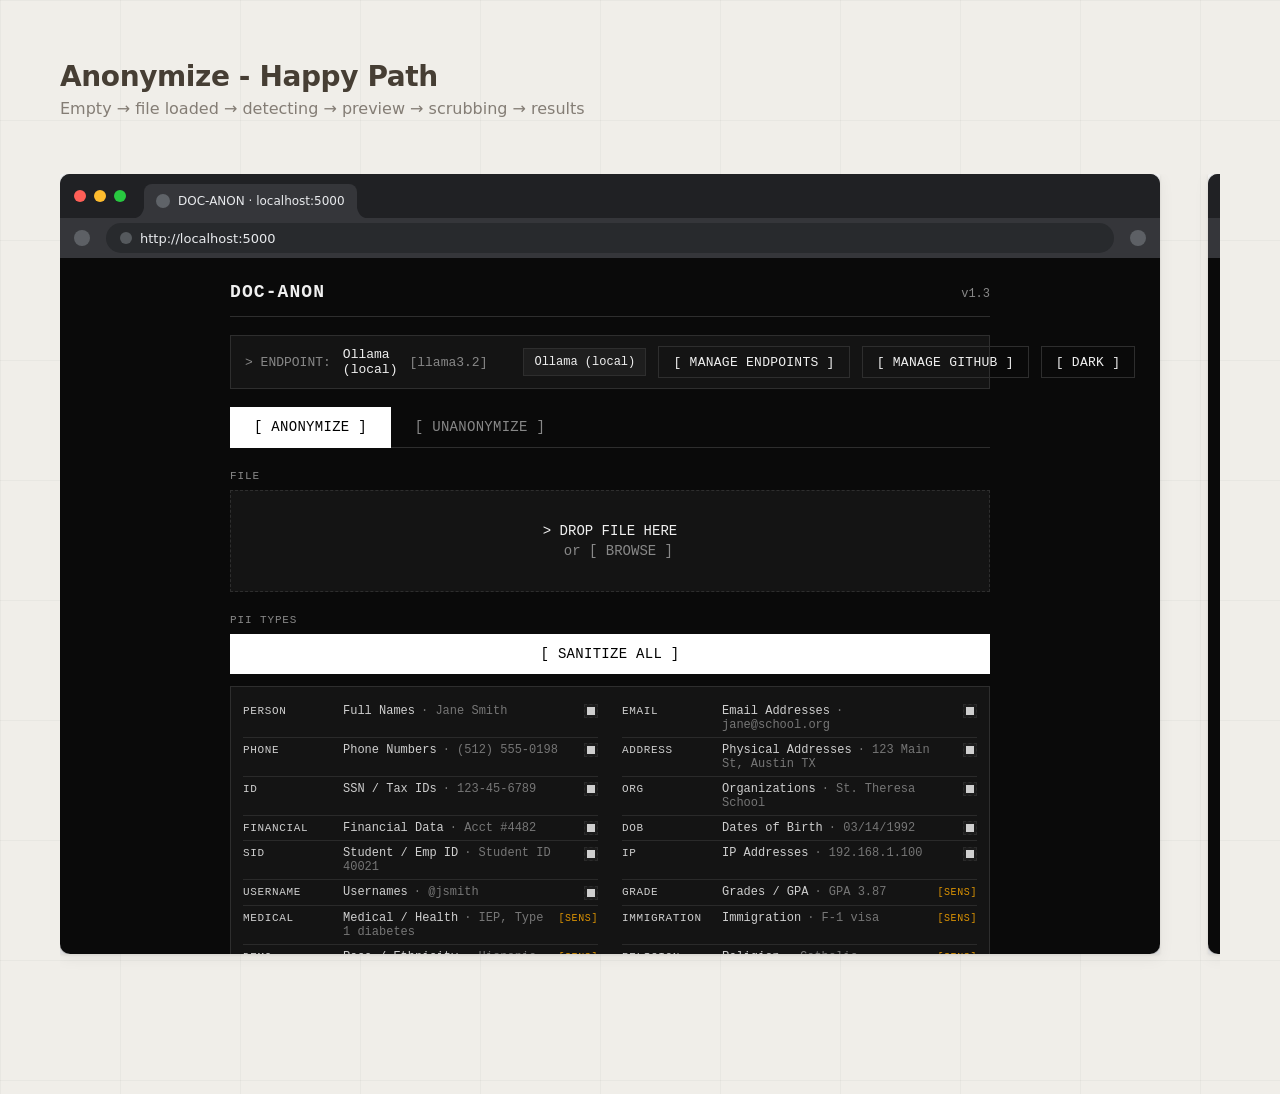
==== screens.html @ 810a5175 "Add screens.html implementing the anonymize happy-path design Implements the six artboards from the " ====
<!doctype html>
<html lang="en">
<head>
<meta charset="utf-8" />
<title>DocAnon - Screens</title>
<meta name="viewport" content="width=device-width, initial-scale=1" />
<style>
  /* ---------- Canvas (design board) tokens ---------- */
  :root {
    --canvas-bg: #f0eee9;
    --canvas-grid: rgba(0, 0, 0, 0.06);
    --canvas-label: rgba(60, 50, 40, 0.7);
    --canvas-title: rgba(40, 30, 20, 0.85);
    --canvas-subtitle: rgba(60, 50, 40, 0.6);
    --canvas-font: -apple-system, BlinkMacSystemFont, "Segoe UI", system-ui, sans-serif;

    /* ---------- Browser chrome ---------- */
    --chrome-bar-bg: #202124;
    --chrome-tab-bg: #35363a;
    --chrome-text: #e8eaed;
    --chrome-dim: #9aa0a6;
    --chrome-url-bg: #282a2d;

    /* ---------- DocAnon dark tokens (PRD 12.2) ---------- */
    --bg-primary: #0a0a0a;
    --bg-surface: #141414;
    --bg-inset: #1e1e1e;
    --border: #2e2e2e;
    --border-focus: #ffffff;
    --text-primary: #f0f0f0;
    --text-secondary: #888888;
    --text-dim: #444444;
    --accent: #ffffff;
    --accent-bg: #ffffff;
    --accent-fg: #000000;
    --danger: #ff4444;
    --success: #00cc66;
    --warning: #ffaa00;
    --tag-bg: #1e1e1e;
    --tag-border: #444444;
    --tag-text: #cccccc;

    --mono: ui-monospace, "Cascadia Code", "Menlo", "Consolas", monospace;
  }

  html, body { margin: 0; padding: 0; }
  body {
    background: var(--canvas-bg);
    background-image:
      url("data:image/svg+xml,%3Csvg width='120' height='120' xmlns='http://www.w3.org/2000/svg'%3E%3Cpath d='M120 0H0v120' fill='none' stroke='rgba(0,0,0,0.06)' stroke-width='1'/%3E%3C/svg%3E");
    background-size: 120px 120px;
    font-family: var(--canvas-font);
    min-height: 100vh;
  }

  /* ---------- Section header ---------- */
  .dc-section { padding: 60px 60px 80px; }
  .dc-section-title {
    font-size: 28px; font-weight: 600;
    color: var(--canvas-title);
    letter-spacing: -0.4px; margin: 0 0 6px;
  }
  .dc-section-subtitle {
    font-size: 16px; color: var(--canvas-subtitle); margin: 0 0 56px;
  }

  /* ---------- Artboard row ---------- */
  .dc-row {
    display: flex; gap: 48px; align-items: flex-start;
    overflow-x: auto;
    padding-bottom: 60px;
  }
  .dc-slot { position: relative; flex-shrink: 0; }
  .dc-label {
    position: absolute; bottom: 100%; left: 0; margin-bottom: 8px;
    color: var(--canvas-label);
    font-size: 15px; font-weight: 500; line-height: 1;
    display: flex; align-items: center; gap: 4px;
  }
  .dc-grip {
    display: flex; align-items: center; padding: 5px 4px;
    border-radius: 4px; color: var(--canvas-label); opacity: 0.5;
  }
  .dc-card {
    border-radius: 2px;
    box-shadow: 0 1px 3px rgba(0, 0, 0, 0.08), 0 4px 16px rgba(0, 0, 0, 0.06);
    overflow: hidden;
    width: 1100px; height: 780px;
    background: #fff;
  }

  /* ---------- Browser chrome ---------- */
  .chrome { display: flex; flex-direction: column; height: 100%;
    background: var(--chrome-tab-bg);
    border-radius: 10px; overflow: hidden;
    box-shadow: 0 24px 80px rgba(0, 0, 0, 0.35), 0 0 0 1px rgba(0, 0, 0, 0.1);
  }
  .chrome-tabbar {
    display: flex; align-items: center; height: 44px;
    background: var(--chrome-bar-bg); padding-right: 8px;
  }
  .chrome-traffic { display: flex; gap: 8px; padding: 0 14px; }
  .chrome-traffic > div { width: 12px; height: 12px; border-radius: 50%; }
  .chrome-traffic > div:nth-child(1) { background: #ff5f57; }
  .chrome-traffic > div:nth-child(2) { background: #febc2e; }
  .chrome-traffic > div:nth-child(3) { background: #28c840; }
  .chrome-tabs { display: flex; align-items: flex-end; height: 100%; padding-left: 4px; flex: 1; }
  .chrome-tab {
    position: relative; height: 34px; align-self: flex-end;
    padding: 0 12px;
    display: flex; align-items: center; gap: 8px;
    background: var(--chrome-tab-bg);
    border-radius: 8px 8px 0 0;
    min-width: 120px; max-width: 220px;
    font-family: system-ui, sans-serif; font-size: 12px;
    color: var(--chrome-text);
  }
  .chrome-tab .favicon {
    width: 14px; height: 14px; border-radius: 50%; background: #5f6368; flex-shrink: 0;
  }
  .chrome-tab .title {
    flex: 1; white-space: nowrap; overflow: hidden; text-overflow: ellipsis;
  }
  .chrome-tab svg.curve-l { position: absolute; bottom: 0; left: -8px; }
  .chrome-tab svg.curve-r { position: absolute; bottom: 0; right: -8px; transform: scaleX(-1); }

  .chrome-toolbar {
    height: 40px; background: var(--chrome-tab-bg);
    display: flex; align-items: center; gap: 4px; padding: 0 8px;
  }
  .chrome-icon {
    width: 28px; height: 28px;
    display: flex; align-items: center; justify-content: center;
  }
  .chrome-icon > div {
    width: 16px; height: 16px; border-radius: 50%;
    background: var(--chrome-dim); opacity: 0.4;
  }
  .chrome-urlbar {
    flex: 1; height: 30px; border-radius: 15px; background: var(--chrome-url-bg);
    display: flex; align-items: center; gap: 8px; padding: 0 14px;
    margin: 0 6px;
  }
  .chrome-urlbar > .lock {
    width: 12px; height: 12px; border-radius: 50%; background: var(--chrome-dim); opacity: 0.4;
  }
  .chrome-urlbar > .url {
    flex: 1; color: var(--chrome-text); font-size: 13px;
    font-family: system-ui, sans-serif;
  }
  .chrome-body { flex: 1; background: #fff; overflow: hidden; }

  /* ---------- DocAnon app body ---------- */
  .da-app {
    background: var(--bg-primary); color: var(--text-primary);
    height: 100%; min-height: 100%;
    font-family: var(--mono);
    overflow: hidden;
  }
  .da-inner { max-width: 760px; margin: 0 auto; padding: 24px 24px 32px; }

  .da-header {
    display: flex; align-items: baseline; justify-content: space-between;
    padding-bottom: 14px; margin-bottom: 18px;
    border-bottom: 1px solid var(--border);
  }
  .da-header .name {
    font-family: var(--mono); font-weight: 700; font-size: 18px;
    letter-spacing: 0.06em;
  }
  .da-header .ver {
    color: var(--text-secondary); font-family: var(--mono); font-size: 12px;
  }

  /* ---------- Status bar ---------- */
  .da-status {
    display: flex; align-items: center; gap: 12px;
    padding: 10px 14px;
    background: var(--bg-surface); border: 1px solid var(--border);
    font-family: var(--mono); font-size: 13px;
  }
  .da-status .lbl { color: var(--text-secondary); }
  .da-status .name { color: var(--text-primary); }
  .da-status .model { color: var(--text-secondary); }
  .da-status .grow { flex: 1; }
  .da-status select {
    background: var(--bg-inset); color: var(--text-primary);
    border: 1px solid var(--border);
    height: 28px; padding: 0 10px;
    font-family: var(--mono); font-size: 12px;
    appearance: none; -webkit-appearance: none; border-radius: 0;
    background-image: none;
  }
  .da-dot { display: inline-block; width: 10px; height: 10px; border-radius: 50%; }
  .da-dot.ok { background: var(--success); }
  .da-dot.err { background: var(--danger); }

  /* ---------- Buttons ---------- */
  .da-btn {
    font-family: var(--mono); font-size: 14px; line-height: 1;
    height: 40px; padding: 0 20px;
    border: none; border-radius: 0;
    cursor: pointer;
    display: inline-flex; align-items: center; justify-content: center;
    letter-spacing: 0.02em;
    background: var(--accent-bg); color: var(--accent-fg);
    white-space: nowrap;
  }
  .da-btn.sm { height: 32px; padding: 0 14px; font-size: 13px; }
  .da-btn.block { width: 100%; }
  .da-btn.secondary {
    background: transparent; color: var(--text-primary);
    border: 1px solid var(--border);
  }
  .da-btn.danger {
    background: transparent; color: var(--danger);
    border: 1px solid var(--danger);
  }
  .da-btn[disabled] {
    background: var(--bg-inset); color: var(--text-dim);
    border: 1px solid var(--border); cursor: not-allowed;
  }

  /* ---------- Tabs ---------- */
  .da-tabs { display: flex; border-bottom: 1px solid var(--border); }
  .da-tab {
    height: 40px; padding: 0 24px;
    display: inline-flex; align-items: center;
    background: transparent; color: var(--text-secondary);
    border-bottom: 1px solid var(--border);
    font-family: var(--mono); font-size: 14px; letter-spacing: 0.02em;
    margin-bottom: -1px;
  }
  .da-tab.active {
    background: var(--accent-bg); color: var(--accent-fg);
    border-bottom-color: var(--accent-bg);
  }

  /* ---------- Section label ---------- */
  .da-section-label {
    color: var(--text-secondary); font-size: 11px; font-family: var(--mono);
    letter-spacing: 0.08em; text-transform: uppercase;
    margin-bottom: 8px;
  }

  .gap-12 { height: 12px; }
  .gap-18 { height: 18px; }
  .gap-22 { height: 22px; }

  /* ---------- Drop zone ---------- */
  .da-drop {
    background: var(--bg-surface);
    color: var(--text-primary);
    font-family: var(--mono); font-size: 14px;
  }
  .da-drop.empty {
    border: 1px dashed var(--border);
    padding: 32px; text-align: center;
  }
  .da-drop.empty .sub { color: var(--text-secondary); margin-top: 4px; }
  .da-drop.loaded {
    border: 1px solid var(--border);
    padding: 18px;
  }
  .da-drop.loaded .meta {
    color: var(--text-secondary); font-size: 12px; margin-top: 4px;
  }

  /* ---------- PII grid ---------- */
  .da-pii {
    display: grid; grid-template-columns: 1fr 1fr;
    column-gap: 24px; row-gap: 0;
    border: 1px solid var(--border); padding: 12px;
    background: var(--bg-surface);
  }
  .da-pii .row {
    display: grid; grid-template-columns: 90px 1fr auto;
    column-gap: 10px; align-items: baseline;
    padding: 5px 0;
    border-bottom: 1px solid var(--border);
    opacity: 0.85;
  }
  .da-pii .tag {
    color: var(--text-primary); font-family: var(--mono); font-size: 11px;
    letter-spacing: 0.06em;
  }
  .da-pii .label {
    font-size: 12px; font-family: var(--mono); color: var(--text-primary);
  }
  .da-pii .label .ex { color: var(--text-secondary); margin-left: 6px; }
  .da-pii .sens-flag {
    color: var(--warning); font-size: 10px; font-family: var(--mono);
    letter-spacing: 0.06em;
  }
  .da-pii .check {
    color: var(--text-secondary); font-size: 10px; font-family: var(--mono);
  }
  .da-pii .check-box {
    display: inline-block; width: 12px; height: 12px;
    border: 1px dashed var(--border); background: var(--bg-inset);
    position: relative; vertical-align: middle;
  }
  .da-pii .check-box::after {
    content: ''; position: absolute; inset: 2px; background: var(--text-primary);
  }

  /* ---------- Progress steps ---------- */
  .da-progress {
    background: var(--bg-inset); border: 1px solid var(--border); padding: 14px;
  }
  .da-step {
    display: flex; gap: 10px;
    font-family: var(--mono); font-size: 13px; line-height: 1.7;
  }
  .da-step .glyph { width: 3ch; flex-shrink: 0; }
  .da-step.pending .glyph { color: var(--text-secondary); }
  .da-step.pending .text { color: var(--text-dim); }
  .da-step.active .glyph,
  .da-step.active .text { color: var(--text-primary); }
  .da-step.done .glyph { color: var(--success); }
  .da-step.done .text { color: var(--text-primary); }
  .da-step.err .glyph,
  .da-step.err .text { color: var(--danger); }

  .da-blink {
    display: inline-block; width: 0.6ch; height: 1em;
    vertical-align: -0.15em; background: currentColor; margin-left: 2px;
    animation: da-blink 1s steps(2, start) infinite;
  }
  @keyframes da-blink { to { visibility: hidden; } }

  /* ---------- Log panel ---------- */
  .da-log {
    background: var(--bg-inset); border: 1px solid var(--border);
    font-family: var(--mono); font-size: 11px; color: var(--text-primary);
  }
  .da-log .head {
    display: flex; align-items: center; padding: 6px 10px;
    border-bottom: 1px solid var(--border);
    color: var(--text-secondary);
  }
  .da-log .head .title { color: var(--text-primary); }
  .da-log .head .grow { flex: 1; }
  .da-log .head .da-btn { height: 24px; padding: 0 8px; font-size: 11px; }
  .da-log .body {
    padding: 10px; line-height: 1.55;
    height: 130px; overflow: hidden;
    white-space: pre; font-family: var(--mono);
  }
  .da-log .ts { color: var(--text-secondary); }
  .da-log .lvl-INFO { color: var(--success); }
  .da-log .lvl-WARN { color: var(--warning); }
  .da-log .lvl-ERR { color: var(--danger); }
  .da-log .mod { color: var(--text-secondary); }

  /* ---------- Preview text ---------- */
  .da-preview-summary {
    display: flex; gap: 24px; color: var(--text-secondary);
    font-family: var(--mono); font-size: 12px; margin-bottom: 8px;
  }
  .da-preview-summary b { color: var(--text-primary); font-weight: 700; }
  .da-preview-body {
    background: var(--bg-inset); border: 1px solid var(--border);
    padding: 14px;
    font-family: var(--mono); font-size: 12px; line-height: 1.75;
    color: var(--text-primary);
    height: 270px; overflow: hidden;
    white-space: pre-wrap;
  }
  .da-placeholder {
    display: inline-block;
    color: var(--warning); font-family: var(--mono);
    border-bottom: 1px dashed var(--warning);
    padding: 0 2px; cursor: help;
  }
  .da-preview-actions {
    display: flex; gap: 12px; align-items: center;
  }
  .da-preview-actions .grow { flex: 1; }
  .da-preview-hint {
    color: var(--text-secondary); font-family: var(--mono); font-size: 12px;
  }

  /* ---------- Results ---------- */
  .da-results {
    background: var(--bg-inset); border: 1px solid var(--border);
    padding: 14px;
    font-family: var(--mono); font-size: 13px; line-height: 1.7;
    white-space: pre; color: var(--text-primary);
  }
  .da-results .rule { color: var(--text-dim); }
  .da-results .verified { color: var(--success); }
  .da-results .failed { color: var(--danger); }

  .da-actions { display: flex; gap: 12px; flex-wrap: wrap; }
</style>
</head>
<body>

<div class="dc-section">
  <h1 class="dc-section-title">Anonymize - Happy Path</h1>
  <p class="dc-section-subtitle">Empty &rarr; file loaded &rarr; detecting &rarr; preview &rarr; scrubbing &rarr; results</p>

  <div class="dc-row" id="row"></div>
</div>

<!-- ============================================================
     Re-usable HTML templates rendered via vanilla JS below.
     ============================================================ -->
<script>
  /* ---------- Browser chrome ---------- */
  function chrome(innerHtml, tabTitle, url) {
    return `
      <div class="chrome">
        <div class="chrome-tabbar">
          <div class="chrome-traffic"><div></div><div></div><div></div></div>
          <div class="chrome-tabs">
            <div class="chrome-tab">
              <svg class="curve-l" width="8" height="10" viewBox="0 0 8 10"><path d="M0 10C2 9 6 8 8 0V10H0Z" fill="#35363a"/></svg>
              <svg class="curve-r" width="8" height="10" viewBox="0 0 8 10"><path d="M0 10C2 9 6 8 8 0V10H0Z" fill="#35363a"/></svg>
              <span class="favicon"></span>
              <span class="title">${tabTitle}</span>
            </div>
          </div>
        </div>
        <div class="chrome-toolbar">
          <div class="chrome-icon"><div></div></div>
          <div class="chrome-urlbar">
            <div class="lock"></div>
            <span class="url">${url}</span>
          </div>
          <div class="chrome-icon"><div></div></div>
        </div>
        <div class="chrome-body">${innerHtml}</div>
      </div>
    `;
  }

  /* ---------- DocAnon header + status bar + tabs ---------- */
  function header() {
    return `
      <div class="da-header">
        <span class="name">DOC-ANON</span>
        <span class="ver">v1.3</span>
      </div>
    `;
  }

  function statusBar() {
    return `
      <div class="da-status">
        <span class="lbl">&gt;&nbsp;ENDPOINT:</span>
        <span class="name">Ollama (local)</span>
        <span class="model">[llama3.2]</span>
        <span class="da-dot ok"></span>
        <span class="grow"></span>
        <select><option>Ollama (local)</option></select>
        <button class="da-btn secondary sm">[ MANAGE ENDPOINTS ]</button>
        <button class="da-btn secondary sm">[ MANAGE GITHUB ]</button>
        <button class="da-btn secondary sm">[ DARK ]</button>
      </div>
    `;
  }

  function tabs(active) {
    active = active || 'ANONYMIZE';
    return `
      <div class="da-tabs">
        <div class="da-tab${active === 'ANONYMIZE' ? ' active' : ''}">[ ANONYMIZE ]</div>
        <div class="da-tab${active === 'UNANONYMIZE' ? ' active' : ''}">[ UNANONYMIZE ]</div>
      </div>
    `;
  }

  /* ---------- Drop zone ---------- */
  function dropZoneEmpty() {
    return `
      <div class="da-drop empty">
        <div>&gt; DROP FILE HERE</div>
        <div class="sub">&nbsp;&nbsp;or [ BROWSE ]</div>
      </div>
    `;
  }
  function dropZoneLoaded(filename, meta) {
    return `
      <div class="da-drop loaded">
        <div>${filename}</div>
        <div class="meta">${meta}</div>
      </div>
    `;
  }

  /* ---------- PII grid ---------- */
  const PII_LIST = [
    ['PERSON',     'Full Names',         'Jane Smith',                 false],
    ['EMAIL',      'Email Addresses',    'jane@school.org',            false],
    ['PHONE',      'Phone Numbers',      '(512) 555-0198',             false],
    ['ADDRESS',    'Physical Addresses', '123 Main St, Austin TX',     false],
    ['ID',         'SSN / Tax IDs',      '123-45-6789',                false],
    ['ORG',        'Organizations',      'St. Theresa School',         false],
    ['FINANCIAL',  'Financial Data',     'Acct #4482',                 false],
    ['DOB',        'Dates of Birth',     '03/14/1992',                 false],
    ['SID',        'Student / Emp ID',   'Student ID 40021',           false],
    ['IP',         'IP Addresses',       '192.168.1.100',              false],
    ['USERNAME',   'Usernames',          '@jsmith',                    false],
    ['GRADE',      'Grades / GPA',       'GPA 3.87',                   true],
    ['MEDICAL',    'Medical / Health',   'IEP, Type 1 diabetes',       true],
    ['IMMIGRATION','Immigration',        'F-1 visa',                   true],
    ['DEMO',       'Race / Ethnicity',   'Hispanic',                   true],
    ['RELIGION',   'Religion',           'Catholic',                   true],
    ['GENDER',     'Gender / Pronouns',  'she/her',                    true],
  ];
  function piiGrid() {
    const rows = PII_LIST.map(([tag, label, ex, sens]) => `
      <div class="row">
        <span class="tag">${tag}</span>
        <span class="label">${label}<span class="ex">&middot; ${ex}</span></span>
        ${sens
          ? `<span class="sens-flag">[SENS]</span>`
          : `<span class="check"><span class="check-box"></span></span>`}
      </div>
    `).join('');
    return `<div class="da-pii">${rows}</div>`;
  }

  /* ---------- Progress + log ---------- */
  function progressSteps(steps) {
    const items = steps.map(s => {
      const cls = s.kind || 'pending';
      const blink = s.blink ? '<span class="da-blink"></span>' : '';
      return `<div class="da-step ${cls}"><span class="glyph">${s.glyph}</span><span class="text">${s.text}${blink}</span></div>`;
    }).join('');
    return `<div class="da-progress">${items}</div>`;
  }

  function logPanel(lines) {
    const padEnd = (s, n) => s + ' '.repeat(Math.max(0, n - s.length));
    const body = lines.map(l => {
      return `<div><span class="ts">${l.ts}</span> <span class="lvl-${l.level}">[${padEnd(l.level, 4)}]</span> <span class="mod">${padEnd(l.mod, 10)}</span><span>${l.msg}</span></div>`;
    }).join('');
    return `
      <div class="da-log">
        <div class="head">
          <span class="title">[ LOG ]</span>
          <span class="grow"></span>
          <button class="da-btn secondary sm">[ COPY LOG ]</button>
        </div>
        <div class="body">${body}</div>
      </div>
    `;
  }

  /* ---------- Preview placeholder ---------- */
  function ph(label, original) {
    return `<span class="da-placeholder" title="Original: ${original}">[${label}]</span>`;
  }

  /* ---------- Results table ---------- */
  function results(verified) {
    const rule = '────────────────────────────────────────';
    const padEnd = (s, n) => s + ' '.repeat(Math.max(0, n - s.length));
    const rows = [
      ['PERSON',  '4 entities', '12 replacements'],
      ['EMAIL',   '4 entities', ' 4 replacements'],
      ['PHONE',   '3 entities', ' 6 replacements'],
      ['ADDRESS', '1 entity',   ' 2 replacements'],
    ];
    const totalLine = ['TOTAL', '12 entities', '24 replacements'];
    let inner = '';
    if (verified) {
      inner += rows.map(([a, b, c]) => `<div>${padEnd(a, 10)} ${padEnd(b, 12)} ${c}</div>`).join('');
      inner += `<div class="rule">${rule}</div>`;
      inner += `<div>${padEnd(totalLine[0], 10)} ${padEnd(totalLine[1], 12)} ${totalLine[2]}</div>`;
      inner += `<div class="rule">${rule}</div>`;
    } else {
      inner += `<div>MATCH TYPES: EMAIL, PHONE</div>`;
      inner += `<div>ACTION: retry scrub or abort</div>`;
      inner += `<div class="rule">${rule}</div>`;
    }
    return `
      <div class="da-results">
        <div class="rule">${rule}</div>
        <div>COMPLETE: donors_anon_a3f9c1b2.xlsx</div>
        <div class="${verified ? 'verified' : 'failed'}">${verified ? 'VERIFIED: 0 RESIDUAL PII DETECTED' : '[!] VERIFICATION FAILED: 2 MATCHES'}</div>
        <div class="rule">${rule}</div>
        ${inner}
      </div>
    `;
  }

  /* ---------- Frame: app body inside browser chrome ---------- */
  function frame(bodyHtml) {
    const inner = `
      <div class="da-app">
        <div class="da-inner">
          ${header()}
          ${bodyHtml}
        </div>
      </div>
    `;
    return chrome(inner, 'DOC-ANON · localhost:5000', 'http://localhost:5000');
  }

  /* ---------- Shared base log ---------- */
  const baseLog = [
    { ts: '2026-05-01T14:32:00Z', level: 'INFO', mod: '[app]',     msg: 'startup: port=5000 endpoints=2 active=ollama-local' },
    { ts: '2026-05-01T14:32:01Z', level: 'INFO', mod: '[upload]',  msg: 'received: donor_list.xlsx 312.4 KB type=xlsx' },
    { ts: '2026-05-01T14:32:01Z', level: 'INFO', mod: '[extract]', msg: 'xlsx extracted: 4218 chars across 3 sheets' },
    { ts: '2026-05-01T14:32:03Z', level: 'INFO', mod: '[llm]',     msg: 'endpoint=ollama-local chunk=1/3 tokens=312 pii=8 t=2.1s' },
    { ts: '2026-05-01T14:32:05Z', level: 'INFO', mod: '[mapper]',  msg: 'map: 3 PERSON, 3 EMAIL, 2 PHONE, 1 ADDRESS' },
  ];

  /* ============================================================
     Screen 1 - Empty / first load
     ============================================================ */
  function screen1() {
    return frame(`
      ${statusBar()}
      <div class="gap-18"></div>
      ${tabs()}
      <div class="gap-22"></div>
      <div class="da-section-label">FILE</div>
      ${dropZoneEmpty()}
      <div class="gap-22"></div>
      <div class="da-section-label">PII TYPES</div>
      <button class="da-btn block">[ SANITIZE ALL ]</button>
      <div class="gap-12"></div>
      ${piiGrid()}
      <div class="gap-22"></div>
      <button class="da-btn block" disabled>[ DETECT PII ]</button>
    `);
  }

  /* ============================================================
     Screen 2 - File loaded, ready to detect
     ============================================================ */
  function screen2() {
    return frame(`
      ${statusBar()}
      <div class="gap-18"></div>
      ${tabs()}
      <div class="gap-22"></div>
      <div class="da-section-label">FILE</div>
      ${dropZoneLoaded('donor_list.xlsx', '312.4 KB · XLSX · OUTPUT: .xlsx (formatting preserved)')}
      <div class="gap-22"></div>
      <div class="da-section-label">PII TYPES</div>
      <button class="da-btn block">[ SANITIZE ALL ]</button>
      <div class="gap-12"></div>
      ${piiGrid()}
      <div class="gap-22"></div>
      <button class="da-btn block">[ DETECT PII ]</button>
    `);
  }

  /* ============================================================
     Screen 3 - Detection running
     ============================================================ */
  function screen3() {
    return frame(`
      ${statusBar()}
      <div class="gap-18"></div>
      ${tabs()}
      <div class="gap-22"></div>
      <div class="da-section-label">FILE</div>
      ${dropZoneLoaded('donor_list.xlsx', '312.4 KB · XLSX · OUTPUT: .xlsx (formatting preserved)')}
      <div class="gap-22"></div>
      <div class="da-section-label">DETECTION</div>
      ${progressSteps([
        { glyph: '[x]', text: 'extracting document...',         kind: 'done' },
        { glyph: '[x]', text: 'chunk 1/4: 8 pii found',         kind: 'done' },
        { glyph: '[x]', text: 'chunk 2/4: 4 pii found',         kind: 'done' },
        { glyph: '[>]', text: 'chunk 3/4: detecting pii',       kind: 'active', blink: true },
        { glyph: '[ ]', text: 'chunk 4/4: pending',             kind: 'pending' },
        { glyph: '[ ]', text: 'building replacement map',       kind: 'pending' },
        { glyph: '[ ]', text: 'preparing preview',              kind: 'pending' },
      ])}
      <div class="gap-22"></div>
      <div class="da-section-label">LOG</div>
      ${logPanel(baseLog)}
    `);
  }

  /* ============================================================
     Screen 4 - Pre-scrub preview
     ============================================================ */
  function screen4() {
    const previewBody =
      `From: ${ph('PERSON_3A4F', 'Jane Smith')} <${ph('EMAIL_3A4F', 'jane.smith@school.org')}>\n` +
      `To: ${ph('PERSON_11C2', 'Bob Torres')} <${ph('EMAIL_11C2', 'btorres@school.org')}>\n` +
      `Subject: Q3 donor follow-up\n\n` +
      `Bob,\n\n` +
      `Thanks for the call earlier. ${ph('PERSON_3A4F', 'Jane Smith')} here at ${ph('ORG_8B0E', 'St. Theresa School')}.\n` +
      `The pledge from ${ph('PERSON_5D72', 'Maria Alvarez')} came in today —\n` +
      `please confirm receipt at ${ph('ADDRESS_5D72', '123 Main St, Austin TX 78701')}.\n` +
      `Direct line is ${ph('PHONE_3A4F', '555-234-9988')}.\n\n` +
      `— ${ph('PERSON_3A4F', 'Jane')}`;

    return frame(`
      ${statusBar()}
      <div class="gap-18"></div>
      ${tabs()}
      <div class="gap-22"></div>
      <div class="da-section-label">PREVIEW — REVIEW BEFORE SCRUB</div>
      <div class="da-preview-summary">
        <span><b>DETECTED:</b> 12 entities</span>
        <span><b>REPLACEMENTS:</b> 24</span>
        <span><b>TYPES:</b> PERSON · EMAIL · PHONE · ADDRESS · ORG</span>
      </div>
      <div class="da-preview-body">${previewBody}</div>
      <div class="gap-18"></div>
      <div class="da-preview-actions">
        <button class="da-btn">[ CONFIRM AND SCRUB ]</button>
        <button class="da-btn secondary">[ CANCEL ]</button>
        <span class="grow"></span>
        <span class="da-preview-hint">Click any placeholder to deselect a false positive</span>
      </div>
    `);
  }

  /* ============================================================
     Screen 5 - Scrubbing + verifying
     ============================================================ */
  function screen5() {
    const scrubLog = baseLog.concat([
      { ts: '2026-05-01T14:32:06Z', level: 'INFO', mod: '[scrub]',  msg: 'deep scrub: comments cleared, metadata zeroed' },
      { ts: '2026-05-01T14:32:07Z', level: 'INFO', mod: '[verify]', msg: 'verification scan running...' },
    ]);
    return frame(`
      ${statusBar()}
      <div class="gap-18"></div>
      ${tabs()}
      <div class="gap-22"></div>
      <div class="da-section-label">SCRUB &amp; VERIFY</div>
      ${progressSteps([
        { glyph: '[x]', text: 'applying replacements...',                 kind: 'done' },
        { glyph: '[x]', text: 'deep scrub: tracked changes stripped',     kind: 'done' },
        { glyph: '[x]', text: 'deep scrub: comments cleared',             kind: 'done' },
        { glyph: '[x]', text: 'deep scrub: metadata sanitized',           kind: 'done' },
        { glyph: '[>]', text: 'verification scan running',                kind: 'active', blink: true },
        { glyph: '[ ]', text: 'output ready',                             kind: 'pending' },
      ])}
      <div class="gap-22"></div>
      <div class="da-section-label">LOG</div>
      ${logPanel(scrubLog)}
    `);
  }

  /* ============================================================
     Screen 6 - Results, verified, downloads enabled
     ============================================================ */
  function screen6() {
    const doneLog = baseLog.concat([
      { ts: '2026-05-01T14:32:06Z', level: 'INFO', mod: '[scrub]',  msg: 'deep scrub: comments cleared, metadata zeroed' },
      { ts: '2026-05-01T14:32:07Z', level: 'INFO', mod: '[verify]', msg: 'PASS — 0 residual matches' },
      { ts: '2026-05-01T14:32:07Z', level: 'INFO', mod: '[writer]', msg: 'output: ~/doc-anonymizer/output/donors_anon_a3f9c1b2.xlsx' },
      { ts: '2026-05-01T14:32:07Z', level: 'INFO', mod: '[key]',    msg: 'key file saved: donor_list_a3f9c1b2.key.json' },
    ]);
    return frame(`
      ${statusBar()}
      <div class="gap-18"></div>
      ${tabs()}
      <div class="gap-22"></div>
      <div class="da-section-label">RESULTS</div>
      ${results(true)}
      <div class="gap-18"></div>
      <div class="da-actions">
        <button class="da-btn">[ DOWNLOAD FILE ]</button>
        <button class="da-btn">[ DOWNLOAD KEY ]</button>
        <button class="da-btn secondary">[ PUSH TO GITHUB ]</button>
      </div>
      <div class="gap-22"></div>
      <div class="da-section-label">LOG</div>
      ${logPanel(doneLog)}
    `);
  }

  /* ---------- Mount: 6 artboards in a horizontal row ---------- */
  const screens = [
    { id: 's1', label: '01 · Empty',             render: screen1 },
    { id: 's2', label: '02 · File loaded',       render: screen2 },
    { id: 's3', label: '03 · Detecting',         render: screen3 },
    { id: 's4', label: '04 · Preview',           render: screen4 },
    { id: 's5', label: '05 · Scrubbing',         render: screen5 },
    { id: 's6', label: '06 · Verified · Done',   render: screen6 },
  ];

  const grip = `
    <span class="dc-grip">
      <svg width="9" height="13" viewBox="0 0 9 13" fill="currentColor">
        <circle cx="2" cy="2" r="1.1"/><circle cx="7" cy="2" r="1.1"/>
        <circle cx="2" cy="6.5" r="1.1"/><circle cx="7" cy="6.5" r="1.1"/>
        <circle cx="2" cy="11" r="1.1"/><circle cx="7" cy="11" r="1.1"/>
      </svg>
    </span>
  `;

  document.getElementById('row').innerHTML = screens.map(s => `
    <div class="dc-slot">
      <div class="dc-label">${grip}<span>${s.label}</span></div>
      <div class="dc-card">${s.render()}</div>
    </div>
  `).join('');
</script>

</body>
</html>
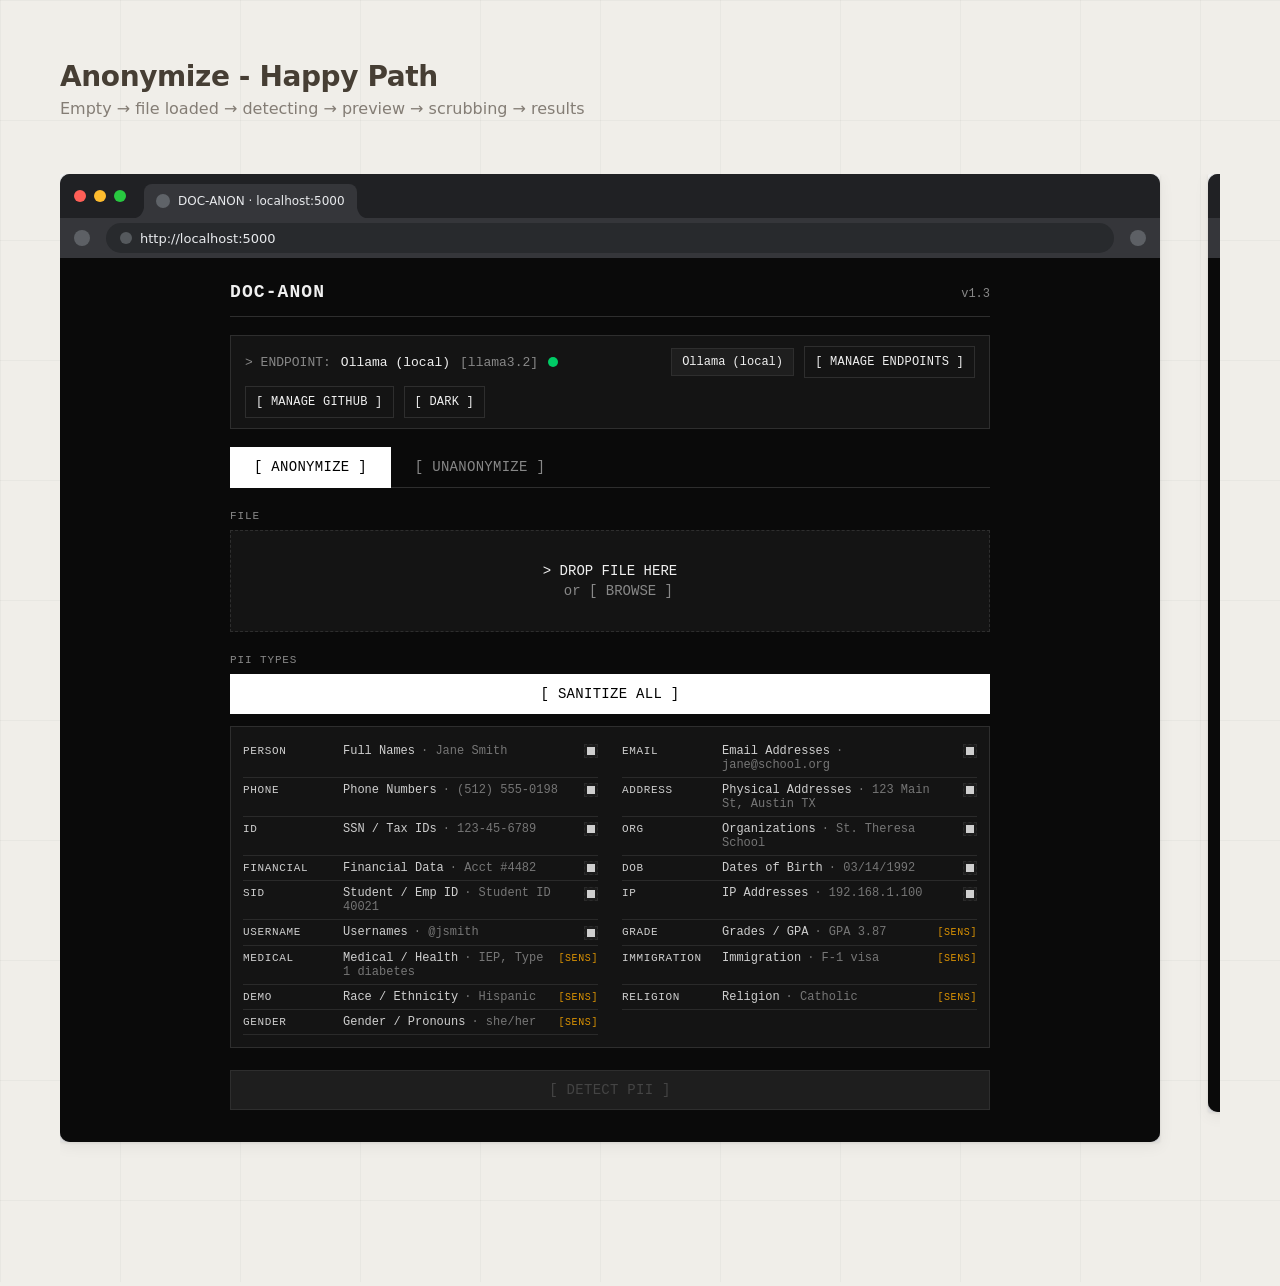
==== commit b738e47e: "Fix six visual bugs in screens.html and log session Comprehensive Playwright headless test pass surf" ====
--- a/screens.html
+++ b/screens.html
@@ -85,15 +85,16 @@
     border-radius: 2px;
     box-shadow: 0 1px 3px rgba(0, 0, 0, 0.08), 0 4px 16px rgba(0, 0, 0, 0.06);
     overflow: hidden;
-    width: 1100px; height: 780px;
+    width: 1100px; min-height: 780px; height: auto;
     background: #fff;
   }
 
   /* ---------- Browser chrome ---------- */
-  .chrome { display: flex; flex-direction: column; height: 100%;
+  .chrome { display: flex; flex-direction: column;
     background: var(--chrome-tab-bg);
     border-radius: 10px; overflow: hidden;
     box-shadow: 0 24px 80px rgba(0, 0, 0, 0.35), 0 0 0 1px rgba(0, 0, 0, 0.1);
+    min-height: 780px;
   }
   .chrome-tabbar {
     display: flex; align-items: center; height: 44px;
@@ -148,14 +149,14 @@
     flex: 1; color: var(--chrome-text); font-size: 13px;
     font-family: system-ui, sans-serif;
   }
-  .chrome-body { flex: 1; background: #fff; overflow: hidden; }
+  .chrome-body { flex: 1 0 auto; background: #fff; overflow: visible; display: flex; }
 
   /* ---------- DocAnon app body ---------- */
   .da-app {
     background: var(--bg-primary); color: var(--text-primary);
-    height: 100%; min-height: 100%;
     font-family: var(--mono);
-    overflow: hidden;
+    flex: 1 0 auto;
+    width: 100%;
   }
   .da-inner { max-width: 760px; margin: 0 auto; padding: 24px 24px 32px; }
 
@@ -174,15 +175,17 @@
 
   /* ---------- Status bar ---------- */
   .da-status {
-    display: flex; align-items: center; gap: 12px;
+    display: flex; flex-wrap: wrap; align-items: center;
+    column-gap: 10px; row-gap: 8px;
     padding: 10px 14px;
     background: var(--bg-surface); border: 1px solid var(--border);
     font-family: var(--mono); font-size: 13px;
   }
-  .da-status .lbl { color: var(--text-secondary); }
-  .da-status .name { color: var(--text-primary); }
-  .da-status .model { color: var(--text-secondary); }
-  .da-status .grow { flex: 1; }
+  .da-status > * { flex-shrink: 0; }
+  .da-status .lbl { color: var(--text-secondary); white-space: nowrap; }
+  .da-status .name { color: var(--text-primary); white-space: nowrap; }
+  .da-status .model { color: var(--text-secondary); white-space: nowrap; }
+  .da-status .grow { flex: 1 1 auto; }
   .da-status select {
     background: var(--bg-inset); color: var(--text-primary);
     border: 1px solid var(--border);
@@ -190,8 +193,12 @@
     font-family: var(--mono); font-size: 12px;
     appearance: none; -webkit-appearance: none; border-radius: 0;
     background-image: none;
-  }
-  .da-dot { display: inline-block; width: 10px; height: 10px; border-radius: 50%; }
+    max-width: 180px;
+  }
+  .da-dot {
+    display: inline-block; width: 10px; height: 10px;
+    border-radius: 50%; flex-shrink: 0;
+  }
   .da-dot.ok { background: var(--success); }
   .da-dot.err { background: var(--danger); }
 
@@ -206,7 +213,7 @@
     background: var(--accent-bg); color: var(--accent-fg);
     white-space: nowrap;
   }
-  .da-btn.sm { height: 32px; padding: 0 14px; font-size: 13px; }
+  .da-btn.sm { height: 32px; padding: 0 10px; font-size: 12px; }
   .da-btn.block { width: 100%; }
   .da-btn.secondary {
     background: transparent; color: var(--text-primary);
@@ -219,6 +226,13 @@
   .da-btn[disabled] {
     background: var(--bg-inset); color: var(--text-dim);
     border: 1px solid var(--border); cursor: not-allowed;
+  }
+  /* Focus states per PRD 12.3 */
+  .da-btn:focus-visible,
+  .da-status select:focus-visible,
+  .da-tab:focus-visible {
+    outline: 2px solid var(--border-focus);
+    outline-offset: 1px;
   }
 
   /* ---------- Tabs ---------- */
@@ -386,8 +400,12 @@
     background: var(--bg-inset); border: 1px solid var(--border);
     padding: 14px;
     font-family: var(--mono); font-size: 13px; line-height: 1.7;
-    white-space: pre; color: var(--text-primary);
-  }
+    color: var(--text-primary);
+  }
+  /* Per-row pre prevents template-literal whitespace between div siblings
+     from rendering as blank lines while still preserving padEnd alignment
+     inside each row. */
+  .da-results > div { white-space: pre; }
   .da-results .rule { color: var(--text-dim); }
   .da-results .verified { color: var(--success); }
   .da-results .failed { color: var(--danger); }
@@ -455,9 +473,9 @@
         <span class="da-dot ok"></span>
         <span class="grow"></span>
         <select><option>Ollama (local)</option></select>
-        <button class="da-btn secondary sm">[ MANAGE ENDPOINTS ]</button>
-        <button class="da-btn secondary sm">[ MANAGE GITHUB ]</button>
-        <button class="da-btn secondary sm">[ DARK ]</button>
+        <button type="button" class="da-btn secondary sm">[ MANAGE ENDPOINTS ]</button>
+        <button type="button" class="da-btn secondary sm">[ MANAGE GITHUB ]</button>
+        <button type="button" class="da-btn secondary sm">[ DARK ]</button>
       </div>
     `;
   }
@@ -543,7 +561,7 @@
         <div class="head">
           <span class="title">[ LOG ]</span>
           <span class="grow"></span>
-          <button class="da-btn secondary sm">[ COPY LOG ]</button>
+          <button type="button" class="da-btn secondary sm">[ COPY LOG ]</button>
         </div>
         <div class="body">${body}</div>
       </div>
@@ -623,11 +641,11 @@
       ${dropZoneEmpty()}
       <div class="gap-22"></div>
       <div class="da-section-label">PII TYPES</div>
-      <button class="da-btn block">[ SANITIZE ALL ]</button>
+      <button type="button" class="da-btn block">[ SANITIZE ALL ]</button>
       <div class="gap-12"></div>
       ${piiGrid()}
       <div class="gap-22"></div>
-      <button class="da-btn block" disabled>[ DETECT PII ]</button>
+      <button type="button" class="da-btn block" disabled>[ DETECT PII ]</button>
     `);
   }
 
@@ -644,11 +662,11 @@
       ${dropZoneLoaded('donor_list.xlsx', '312.4 KB · XLSX · OUTPUT: .xlsx (formatting preserved)')}
       <div class="gap-22"></div>
       <div class="da-section-label">PII TYPES</div>
-      <button class="da-btn block">[ SANITIZE ALL ]</button>
+      <button type="button" class="da-btn block">[ SANITIZE ALL ]</button>
       <div class="gap-12"></div>
       ${piiGrid()}
       <div class="gap-22"></div>
-      <button class="da-btn block">[ DETECT PII ]</button>
+      <button type="button" class="da-btn block">[ DETECT PII ]</button>
     `);
   }
 
@@ -709,8 +727,8 @@
       <div class="da-preview-body">${previewBody}</div>
       <div class="gap-18"></div>
       <div class="da-preview-actions">
-        <button class="da-btn">[ CONFIRM AND SCRUB ]</button>
-        <button class="da-btn secondary">[ CANCEL ]</button>
+        <button type="button" class="da-btn">[ CONFIRM AND SCRUB ]</button>
+        <button type="button" class="da-btn secondary">[ CANCEL ]</button>
         <span class="grow"></span>
         <span class="da-preview-hint">Click any placeholder to deselect a false positive</span>
       </div>
@@ -764,9 +782,9 @@
       ${results(true)}
       <div class="gap-18"></div>
       <div class="da-actions">
-        <button class="da-btn">[ DOWNLOAD FILE ]</button>
-        <button class="da-btn">[ DOWNLOAD KEY ]</button>
-        <button class="da-btn secondary">[ PUSH TO GITHUB ]</button>
+        <button type="button" class="da-btn">[ DOWNLOAD FILE ]</button>
+        <button type="button" class="da-btn">[ DOWNLOAD KEY ]</button>
+        <button type="button" class="da-btn secondary">[ PUSH TO GITHUB ]</button>
       </div>
       <div class="gap-22"></div>
       <div class="da-section-label">LOG</div>
